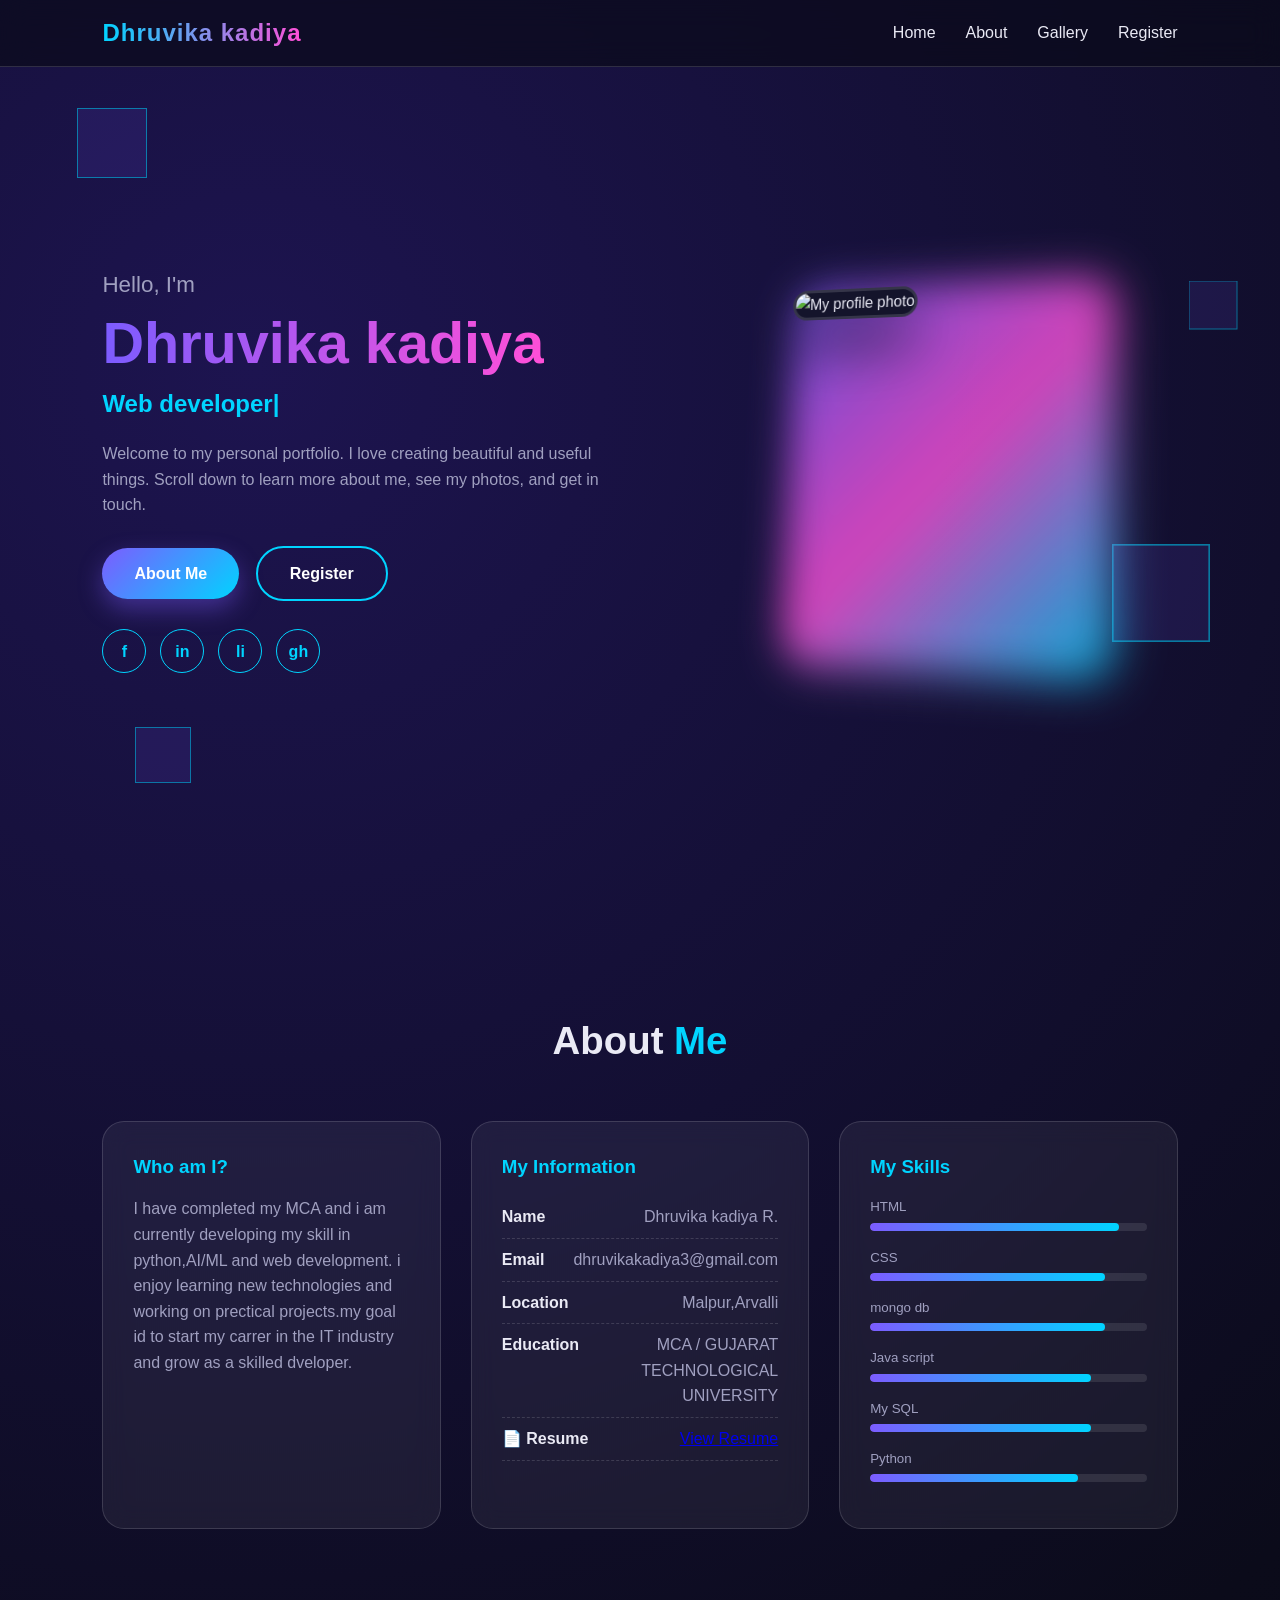
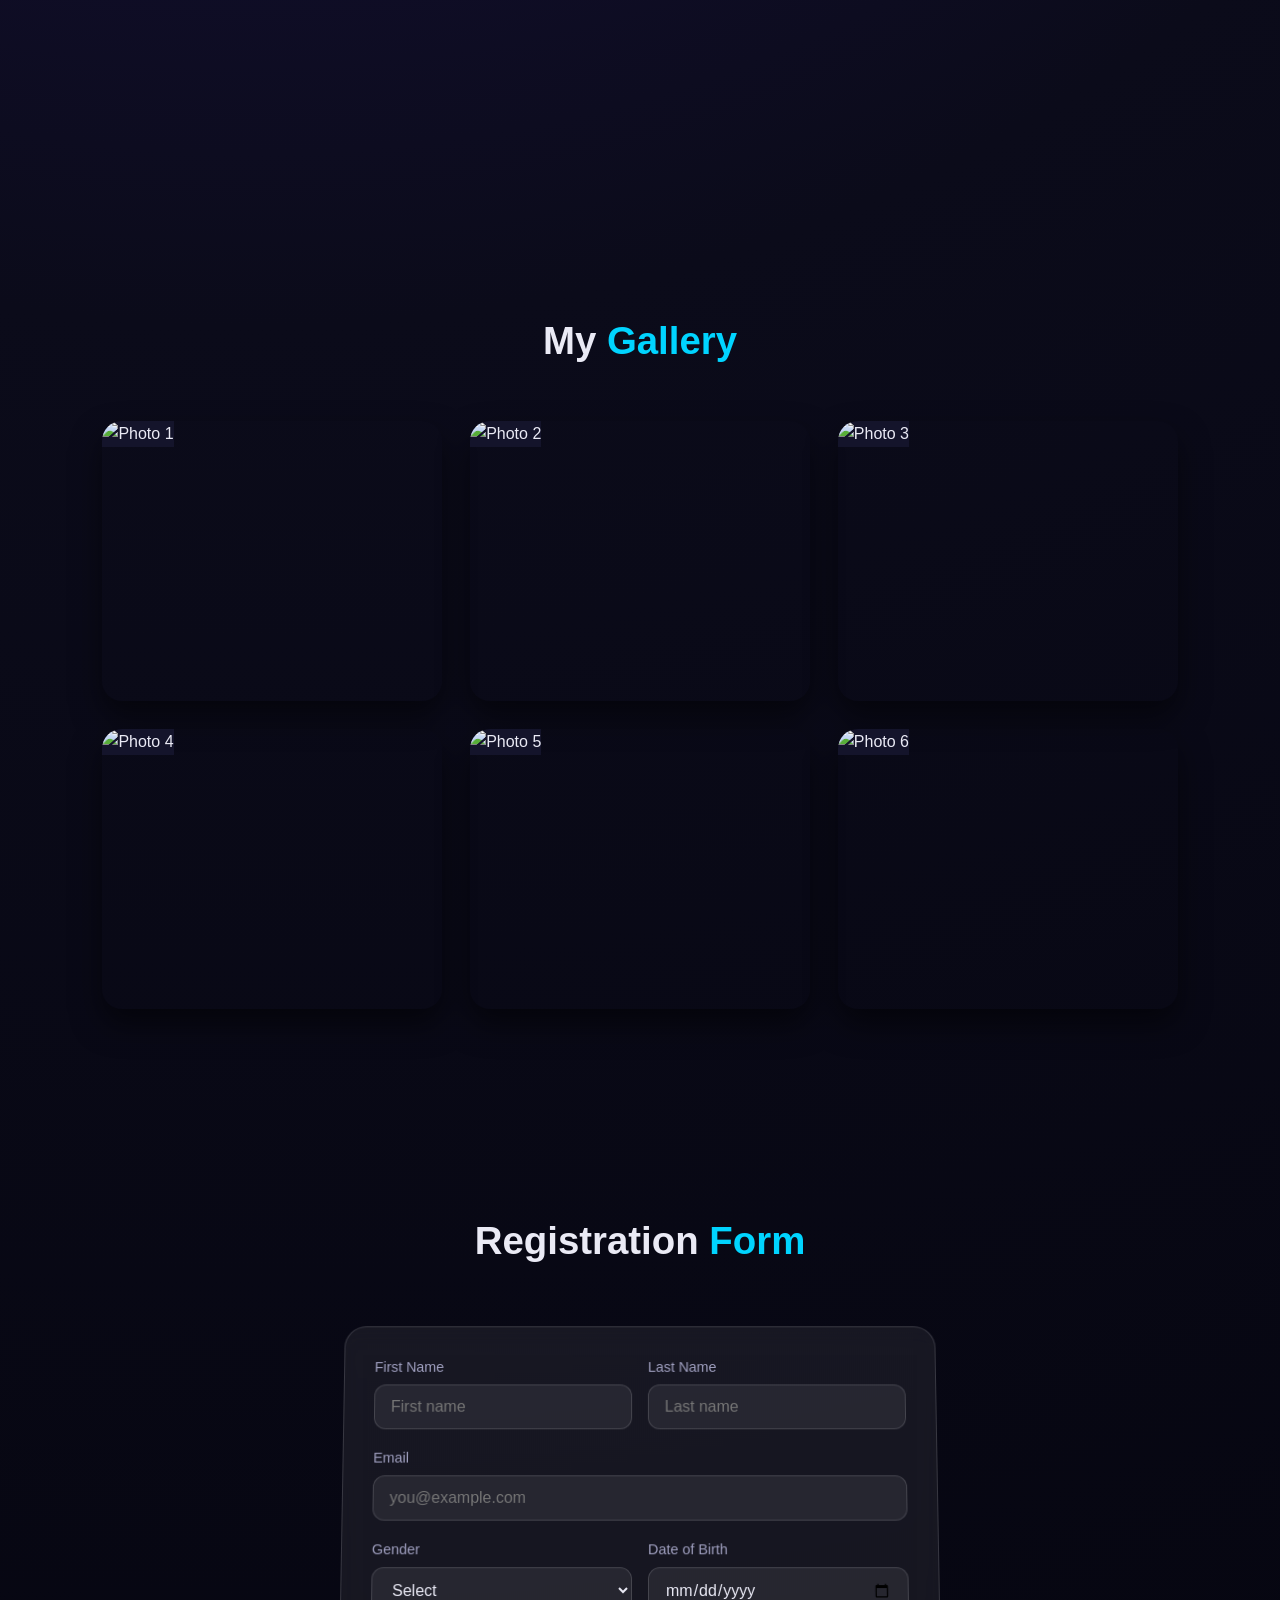
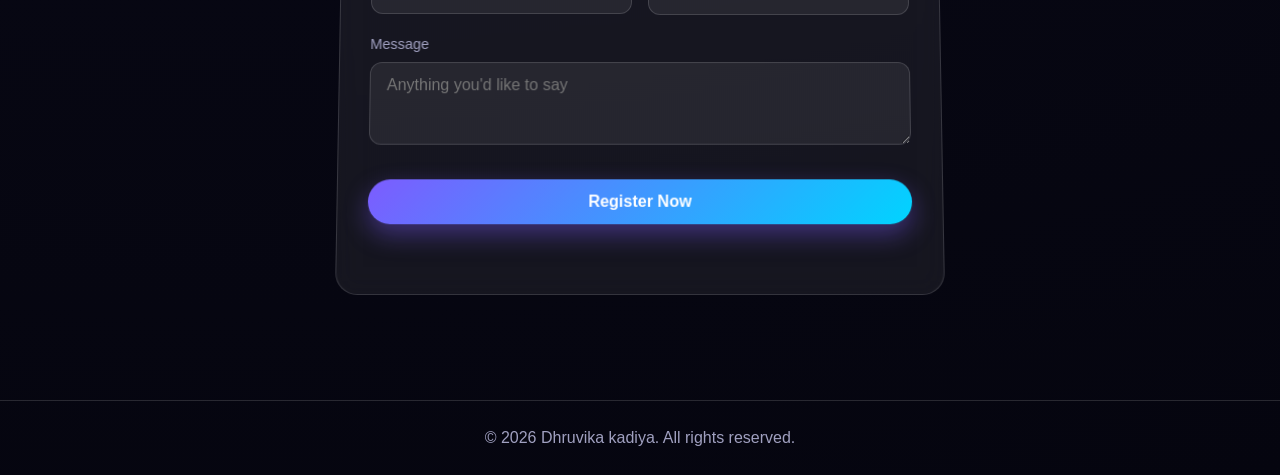
==== index.html @ 0aca05b9 "Add files via upload" ====
<!DOCTYPE html>
<html lang="en">
<head>
  <meta charset="UTF-8">
  <meta name="viewport" content="width=device-width, initial-scale=1.0">
  <title>My 3D Portfolio</title>
  <link rel="stylesheet" href="index.css">
</head>
<body>

  <!-- floating 3D cubes (background) -->
  <div class="bg-shapes">
    <div class="cube c1"><div></div><div></div><div></div><div></div><div></div><div></div></div>
    <div class="cube c2"><div></div><div></div><div></div><div></div><div></div><div></div></div>
    <div class="cube c3"><div></div><div></div><div></div><div></div><div></div><div></div></div>
    <div class="cube c4"><div></div><div></div><div></div><div></div><div></div><div></div></div>
  </div>

  <!-- navigation -->
  <nav>
    <div class="logo">Dhruvika kadiya</div>
    <ul>
      <li><a href="#home">Home</a></li>
      <li><a href="#about">About</a></li>
      <li><a href="#gallery">Gallery</a></li>
      <li><a href="#register">Register</a></li>
    </ul>
  </nav>

  <!-- HOME -->
  <section id="home">
    <div class="home-text">
      <h3>Hello, I'm</h3>
      <h1><span>Dhruvika kadiya</span></h1>
      <h2 id="typing"></h2>
      <p>Welcome to my personal portfolio. I love creating beautiful and useful things. Scroll down to learn more about me, see my photos, and get in touch.</p>
      <a href="#about" class="btn">About Me</a>
      <a href="#register" class="btn outline">Register</a>
      <div class="socials">
        <a href="#" title="Facebook">f</a>
        <a href="#" title="Instagram">in</a>
        <a href="#" title="LinkedIn">li</a>
        <a href="#" title="GitHub">gh</a>
      </div>
    </div>

    <!-- DP photo: put your photo at images/dp.jpg -->
    <div class="dp-wrap">
      <div class="dp-card">
        <img src="c:\Users\janak\Desktop\my website\portfolio\dpimg.jpeg" alt="My profile photo">
      </div>
    </div>
  </section>

  <!-- ABOUT -->
  <section id="about">
    <h2 class="title">About <span>Me</span></h2>
    <div class="about-grid">
      <div class="glass">
        <h3>Who am I?</h3>
        <p>I have completed my MCA and i am currently developing my skill in python,AI/ML and web       development.

          i enjoy learning new technologies and working on prectical projects.my goal id to start my carrer in the IT industry and grow as a skilled dveloper.</p>
      </div>

      <div class="glass">
        <h3>My Information</h3>
        <ul class="info-list">
          <li><b>Name</b><span>Dhruvika kadiya R.</span></li>
          <li><b>Email</b><span>dhruvikakadiya3@gmail.com</span></li>
          <li><b>Location</b><span>Malpur,Arvalli</span></li>
          <li><b>Education</b><span>MCA / GUJARAT TECHNOLOGICAL UNIVERSITY</span></li>
          <!-- RESUME: later replace href="#" with your resume file or link (e.g. resume.pdf) -->
          <li><b>📄 Resume</b><span><a href="c:\Users\janak\Desktop\my website\portfolio\dhruvi CV Resume.pdf" target="_blank" rel="noopener" class="resume-link">View Resume</a></span></li>
        </ul>
      </div>

      <div class="glass">
        <h3>My Skills</h3>
        <div class="skill"><small><span>HTML</span></small><div class="bar"><i style="width:90%"></i></div></div>
        <div class="skill"><small><span>CSS</span></small><div class="bar"><i style="width:85%"></i></div></div>
        <div class="skill"><small><span>mongo db</span></small><div class="bar"><i style="width:85%"></i></div></div>
        <div class="skill"><small><span>Java script</span></small><div class="bar"><i style="width:80%"></i></div></div>
         <div class="skill"><small><span>My SQL</span></small><div class="bar"><i style="width:80%"></i></div></div>
        <div class="skill"><small><span>Python</span></small><div class="bar"><i style="width:75%"></i></div></div>
      </div>
    </div>
  </section>

  <!-- GALLERY: put photos at images/g1.jpg ... g6.jpg -->
  <section id="gallery">
    <h2 class="title">My <span>Gallery</span></h2>
    <div class="gallery">
      <div class="photo"><img src="c:\Users\janak\Desktop\my website\screenshot img\Screenshot img.png" alt="Photo 1"><span>Memory One</span></div>
      <div class="photo"><img src="c:\Users\janak\Desktop\my website\screenshot img\Screenshot img3.png" alt="Photo 2"><span>Memory Two</span></div>
      <div class="photo"><img src="c:\Users\janak\Desktop\my website\screenshot img\Screenshot img5.png" alt="Photo 3"><span>Memory Three</span></div>
      <div class="photo"><img src="c:\Users\janak\Desktop\my website\screenshot img\Screenshot img6.png" alt="Photo 4"><span>Memory Four</span></div>
      <div class="photo"><img src="c:\Users\janak\Desktop\my website\screenshot img\Screenshot img7.png" alt="Photo 5"><span>Memory Five</span></div>
      <div class="photo"><img src="c:\Users\janak\Desktop\my website\screenshot img\Screenshot img8.png" alt="Photo 6"><span>Memory Six</span></div>
    </div>
  </section>

  <!-- REGISTRATION FORM -->
  <section id="register">
    <h2 class="title">Registration <span>Form</span></h2>
    <div class="form-wrap">
      <form class="glass" id="regForm">
        <div class="row">
          <div class="field"><label for="fname">First Name</label><input id="fname" type="text" placeholder="First name" required></div>
          <div class="field"><label for="lname">Last Name</label><input id="lname" type="text" placeholder="Last name" required></div>
        </div>
        <div class="field"><label for="email">Email</label><input id="email" type="email" placeholder="you@example.com" required></div>
        <div class="row">
          <div class="field">
            <label for="gender">Gender</label>
            <select id="gender" required>
              <option value="">Select</option>
              <option>Female</option>
              <option>Male</option>
              <option>Other</option>
            </select>
          </div>
          <div class="field"><label for="dob">Date of Birth</label><input id="dob" type="date" required></div>
        </div>
        <div class="row">
          
          
        </div>
        <div class="field"><label for="msg-text">Message</label><textarea id="msg-text" rows="3" placeholder="Anything you'd like to say"></textarea></div>
        <button type="submit" class="btn">Register Now</button>
        <p id="msg"></p>
      </form>
    </div>
  </section>

  <footer>&copy; 2026 Dhruvika kadiya. All rights reserved.</footer>

  <script>
    // typing effect
    const words = ["Web developer", "python", "AI/ML developer"];
    const el = document.getElementById("typing");
    let w = 0, c = 0, del = false;
    (function type() {
      const word = words[w];
      el.textContent = word.slice(0, c);
      if (!del && c === word.length) { del = true; return setTimeout(type, 1400); }
      if (del && c === 0) { del = false; w = (w + 1) % words.length; }
      c += del ? -1 : 1;
      setTimeout(type, del ? 50 : 110);
    })();

    // registration form (demo: shows a message, does not send data anywhere)
    document.getElementById("regForm").addEventListener("submit", function (e) {
      e.preventDefault();
      document.getElementById("msg").textContent =
        "Thank you, " + document.getElementById("fname").value + "! You are registered.";
      this.reset();
    });
  </script>
</body>
</html>
---- index.css ----
/* ===== 3D Portfolio – style.css ===== */
:root {
  --bg: #0b0b1a;
  --bg2: #14142b;
  --card: rgba(255, 255, 255, 0.06);
  --border: rgba(255, 255, 255, 0.14);
  --text: #eaeaf5;
  --muted: #a0a0c0;
  --accent: #7c5cff;
  --accent2: #00d4ff;
  --pink: #ff4fd8;
}

* { margin: 0; padding: 0; box-sizing: border-box; }
html { scroll-behavior: smooth; }

body {
  font-family: "Poppins", "Segoe UI", sans-serif;
  background: radial-gradient(circle at 20% 10%, #1d1450 0%, var(--bg) 45%, #05050f 100%);
  color: var(--text);
  line-height: 1.6;
  overflow-x: hidden;
}

/* ---------- floating 3D background shapes ---------- */
.bg-shapes { position: fixed; inset: 0; z-index: -1; perspective: 900px; pointer-events: none; }
.cube {
  position: absolute;
  width: 70px; height: 70px;
  transform-style: preserve-3d;
  animation: spin 18s linear infinite;
  opacity: 0.55;
}
.cube div {
  position: absolute; width: 70px; height: 70px;
  border: 1.5px solid var(--accent2);
  background: rgba(124, 92, 255, 0.12);
}
.cube div:nth-child(1) { transform: translateZ(35px); }
.cube div:nth-child(2) { transform: rotateY(180deg) translateZ(35px); }
.cube div:nth-child(3) { transform: rotateY(90deg) translateZ(35px); }
.cube div:nth-child(4) { transform: rotateY(-90deg) translateZ(35px); }
.cube div:nth-child(5) { transform: rotateX(90deg) translateZ(35px); }
.cube div:nth-child(6) { transform: rotateX(-90deg) translateZ(35px); }
.c1 { top: 12%; left: 6%; }
.c2 { top: 62%; left: 88%; animation-duration: 24s; transform: scale(1.4); }
.c3 { top: 80%; left: 10%; animation-duration: 30s; transform: scale(0.8); }
.c4 { top: 30%; left: 92%; animation-duration: 20s; transform: scale(0.7); }

@keyframes spin {
  from { transform: rotateX(0deg) rotateY(0deg); }
  to   { transform: rotateX(360deg) rotateY(360deg); }
}

/* ---------- navbar ---------- */
nav {
  position: fixed; top: 0; width: 100%; z-index: 100;
  display: flex; justify-content: space-between; align-items: center;
  padding: 14px 8%;
  background: rgba(11, 11, 26, 0.7);
  backdrop-filter: blur(14px);
  border-bottom: 1px solid var(--border);
}
.logo { font-size: 1.5rem; font-weight: 700; letter-spacing: 1px;
  background: linear-gradient(90deg, var(--accent2), var(--pink));
  -webkit-background-clip: text; background-clip: text; color: transparent; }
nav ul { display: flex; gap: 30px; list-style: none; }
nav a { color: var(--text); text-decoration: none; font-weight: 500; position: relative; padding-bottom: 4px; transition: color .3s; }
nav a::after { content: ""; position: absolute; left: 0; bottom: 0; width: 0; height: 2px; background: var(--accent2); transition: width .3s; }
nav a:hover { color: var(--accent2); }
nav a:hover::after { width: 100%; }

section { min-height: 100vh; padding: 110px 8% 70px; }
.title { text-align: center; font-size: 2.4rem; margin-bottom: 50px; }
.title span { color: var(--accent2); }

/* ---------- home ---------- */
#home { display: flex; align-items: center; justify-content: space-between; gap: 50px; flex-wrap: wrap; }
.home-text { flex: 1 1 380px; }
.home-text h3 { font-size: 1.4rem; color: var(--muted); font-weight: 500; }
.home-text h1 { font-size: 3.6rem; line-height: 1.15; margin: 8px 0; }
.home-text h1 span { background: linear-gradient(90deg, var(--accent), var(--pink)); -webkit-background-clip: text; background-clip: text; color: transparent; }
.home-text h2 { font-size: 1.5rem; color: var(--accent2); margin-bottom: 18px; min-height: 2.2rem; }
.home-text h2::after { content: "|"; animation: blink 1s infinite; }
@keyframes blink { 50% { opacity: 0; } }
.home-text p { color: var(--muted); max-width: 520px; margin-bottom: 28px; }

.btn {
  display: inline-block; padding: 13px 32px; border-radius: 50px; border: none; cursor: pointer;
  font-size: 1rem; font-weight: 600; color: #fff; text-decoration: none;
  background: linear-gradient(135deg, var(--accent), var(--accent2));
  box-shadow: 0 10px 25px rgba(124, 92, 255, 0.4);
  transition: transform .3s, box-shadow .3s;
}
.btn:hover { transform: translateY(-4px) scale(1.04); box-shadow: 0 16px 35px rgba(0, 212, 255, 0.45); }
.btn.outline { background: transparent; border: 2px solid var(--accent2); box-shadow: none; margin-left: 12px; }

/* DP photo – 3D tilt card */
.dp-wrap { flex: 1 1 320px; display: flex; justify-content: center; perspective: 1000px; }
.dp-card {
  position: relative; width: 320px; height: 380px; border-radius: 28px;
  transform-style: preserve-3d;
  transform: rotateY(-14deg) rotateX(6deg);
  transition: transform .5s ease;
  animation: floaty 5s ease-in-out infinite;
}
.dp-card:hover { transform: rotateY(0deg) rotateX(0deg) scale(1.05); }
.dp-card::before { /* glowing back layer */
  content: ""; position: absolute; inset: -14px; border-radius: 34px; z-index: -1;
  background: linear-gradient(135deg, var(--accent), var(--pink), var(--accent2));
  filter: blur(22px); opacity: .8; transform: translateZ(-40px);
}
.dp-card img {
  width: 100%; height: 100%; object-fit: cover; border-radius: 28px;
  border: 3px solid var(--border); background: var(--bg2);
  box-shadow: 0 30px 60px rgba(0, 0, 0, 0.6);
}
@keyframes floaty { 0%,100% { margin-top: 0; } 50% { margin-top: -18px; } }

.socials { margin-top: 28px; display: flex; gap: 14px; }
.socials a {
  width: 44px; height: 44px; display: grid; place-items: center; border-radius: 50%;
  border: 1.5px solid var(--accent2); color: var(--accent2); text-decoration: none; font-weight: 700;
  transition: .3s;
}
.socials a:hover { background: var(--accent2); color: var(--bg); transform: translateY(-5px) rotate(360deg); }

/* ---------- about ---------- */
.about-grid { display: grid; grid-template-columns: repeat(auto-fit, minmax(300px, 1fr)); gap: 30px; max-width: 1100px; margin: auto; perspective: 1200px; }
.glass {
  background: var(--card); border: 1px solid var(--border); border-radius: 22px;
  padding: 30px; backdrop-filter: blur(12px);
  transition: transform .5s, box-shadow .5s;
  transform-style: preserve-3d;
}
.glass:hover { transform: rotateX(6deg) rotateY(-6deg) translateY(-8px); box-shadow: 0 25px 50px rgba(124, 92, 255, 0.3); }
.glass h3 { color: var(--accent2); margin-bottom: 14px; }
.glass p { color: var(--muted); }
.info-list { list-style: none; }
.info-list li { padding: 8px 0; border-bottom: 1px dashed var(--border); display: flex; justify-content: space-between; gap: 12px; }
.info-list li b { color: var(--text); }
.info-list li span { color: var(--muted); text-align: right; }

.skill { margin-bottom: 16px; }
.skill small { display: flex; justify-content: space-between; color: var(--muted); }
.bar { height: 8px; background: rgba(255,255,255,.1); border-radius: 10px; overflow: hidden; margin-top: 5px; }
.bar i { display: block; height: 100%; border-radius: 10px; background: linear-gradient(90deg, var(--accent), var(--accent2)); }

/* ---------- gallery ---------- */
.gallery { display: grid; grid-template-columns: repeat(auto-fill, minmax(260px, 1fr)); gap: 28px; max-width: 1200px; margin: auto; perspective: 1200px; }
.photo {
  position: relative; height: 280px; border-radius: 20px; overflow: hidden;
  transform-style: preserve-3d; transition: transform .5s, box-shadow .5s;
  box-shadow: 0 15px 30px rgba(0,0,0,.5);
}
.photo:hover { transform: rotateY(12deg) rotateX(-6deg) scale(1.06); box-shadow: 0 30px 55px rgba(0, 212, 255, 0.35); z-index: 2; }
.photo img { width: 100%; height: 100%; object-fit: cover; transition: transform .6s; background: var(--bg2); }
.photo:hover img { transform: scale(1.12); }
.photo span {
  position: absolute; left: 0; right: 0; bottom: 0; padding: 18px;
  background: linear-gradient(transparent, rgba(0,0,0,.85));
  transform: translateY(100%); transition: transform .4s; font-weight: 600;
}
.photo:hover span { transform: translateY(0); }

/* ---------- registration form ---------- */
.form-wrap { max-width: 600px; margin: auto; perspective: 1200px; }
form.glass { transform: rotateX(4deg); }
form.glass:hover { transform: rotateX(0deg) translateY(-6px); }
.field { margin-bottom: 18px; }
.field label { display: block; margin-bottom: 6px; color: var(--muted); font-size: .9rem; }
.field input, .field select, .field textarea {
  width: 100%; padding: 13px 16px; border-radius: 12px; font-size: 1rem; font-family: inherit;
  background: rgba(255,255,255,.07); border: 1.5px solid var(--border); color: var(--text); outline: none;
  transition: border-color .3s, box-shadow .3s;
}
.field select option { background: var(--bg2); color: var(--text); }
.field input:focus, .field select:focus, .field textarea:focus { border-color: var(--accent2); box-shadow: 0 0 0 4px rgba(0, 212, 255, .15); }
.row { display: grid; grid-template-columns: 1fr 1fr; gap: 16px; }
form .btn { width: 100%; margin-top: 8px; }
#msg { text-align: center; margin-top: 14px; color: var(--accent2); font-weight: 600; min-height: 1.5rem; }

footer { text-align: center; padding: 24px; color: var(--muted); border-top: 1px solid var(--border); }

/* ---------- responsive ---------- */
@media (max-width: 760px) {
  nav ul { gap: 14px; font-size: .85rem; }
  .home-text h1 { font-size: 2.6rem; }
  .row { grid-template-columns: 1fr; }
  .dp-card { width: 260px; height: 320px; }
}
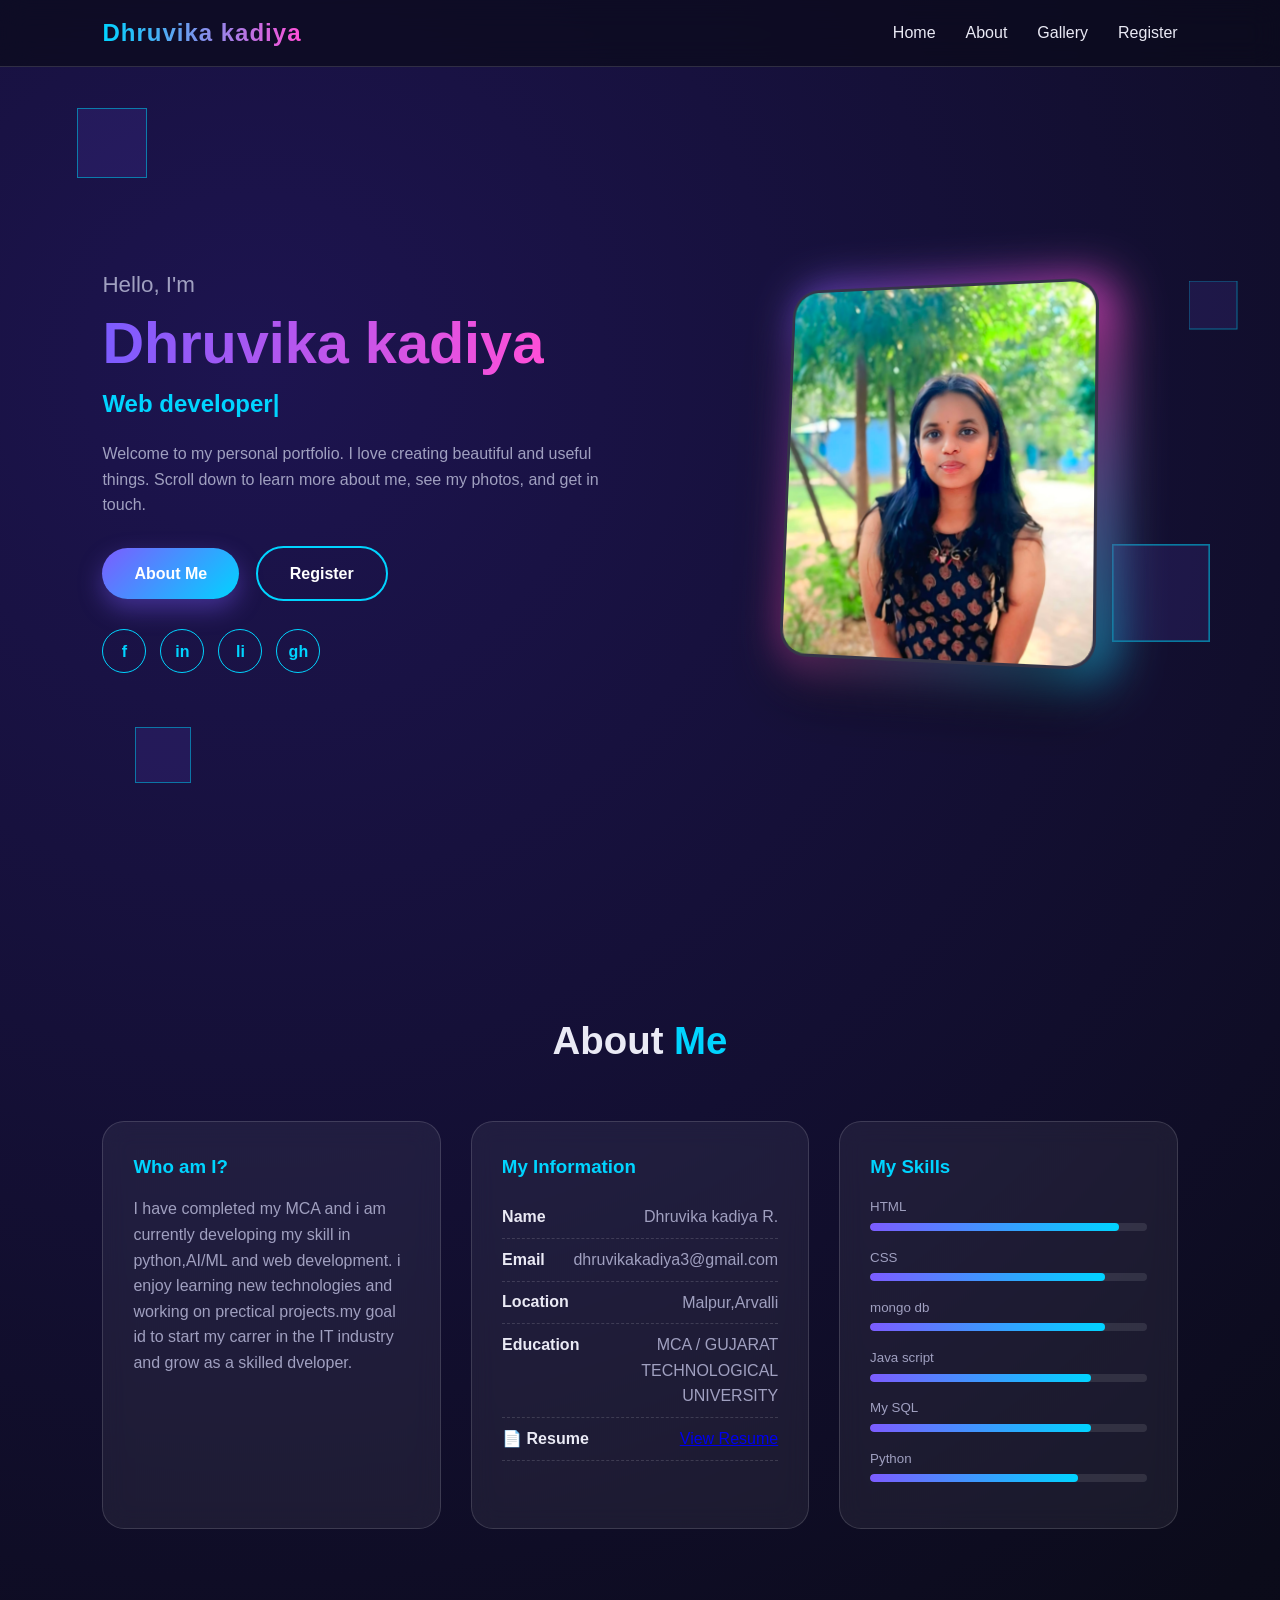
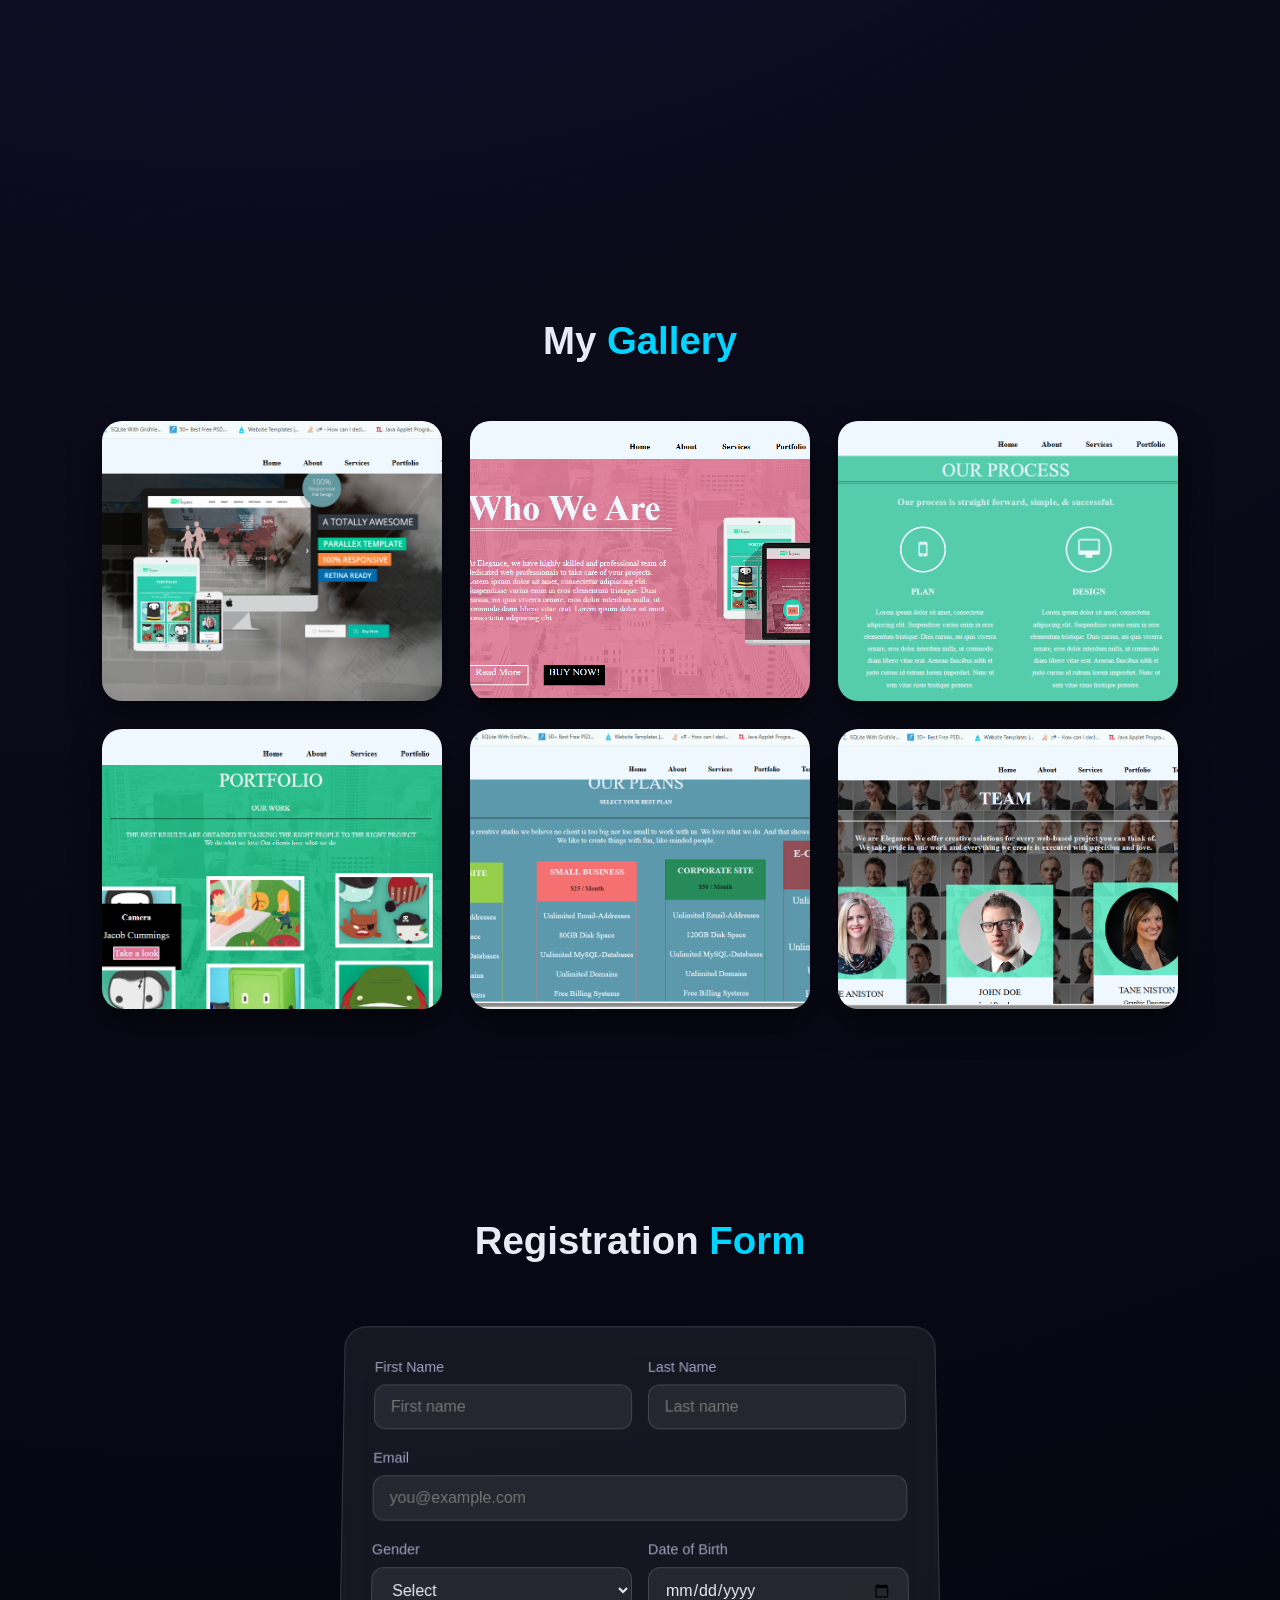
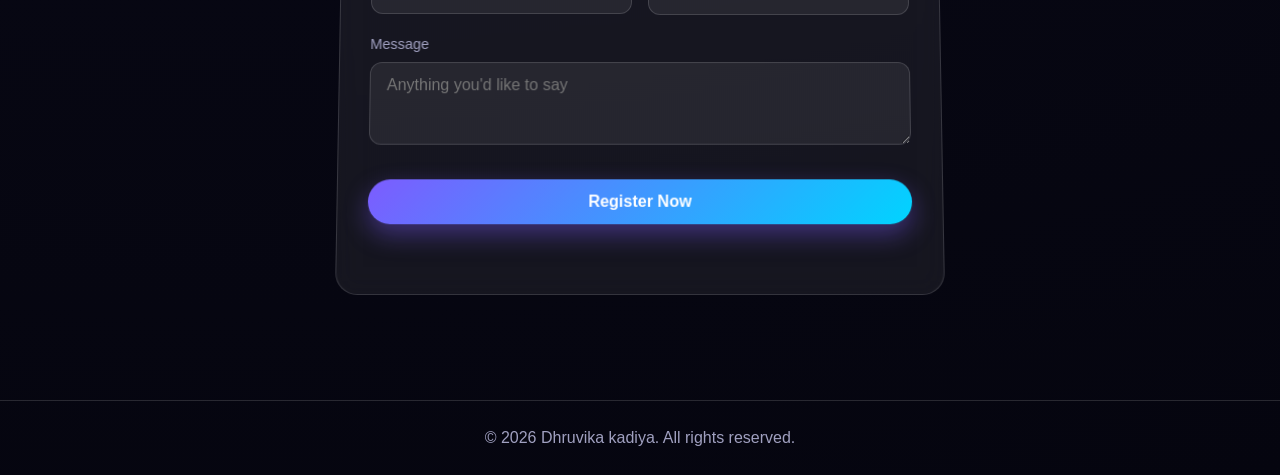
==== commit 0c8a1a97: "Update index.html" ====
--- a/index.html
+++ b/index.html
@@ -47,7 +47,7 @@
     <!-- DP photo: put your photo at images/dp.jpg -->
     <div class="dp-wrap">
       <div class="dp-card">
-        <img src="c:\Users\janak\Desktop\my website\portfolio\dpimg.jpeg" alt="My profile photo">
+        <img src="dpimg.jpeg" alt="My profile photo">
       </div>
     </div>
   </section>
@@ -91,12 +91,12 @@
   <section id="gallery">
     <h2 class="title">My <span>Gallery</span></h2>
     <div class="gallery">
-      <div class="photo"><img src="c:\Users\janak\Desktop\my website\screenshot img\Screenshot img.png" alt="Photo 1"><span>Memory One</span></div>
-      <div class="photo"><img src="c:\Users\janak\Desktop\my website\screenshot img\Screenshot img3.png" alt="Photo 2"><span>Memory Two</span></div>
-      <div class="photo"><img src="c:\Users\janak\Desktop\my website\screenshot img\Screenshot img5.png" alt="Photo 3"><span>Memory Three</span></div>
-      <div class="photo"><img src="c:\Users\janak\Desktop\my website\screenshot img\Screenshot img6.png" alt="Photo 4"><span>Memory Four</span></div>
-      <div class="photo"><img src="c:\Users\janak\Desktop\my website\screenshot img\Screenshot img7.png" alt="Photo 5"><span>Memory Five</span></div>
-      <div class="photo"><img src="c:\Users\janak\Desktop\my website\screenshot img\Screenshot img8.png" alt="Photo 6"><span>Memory Six</span></div>
+      <div class="photo"><img src="Screenshot img.png" alt="Photo 1"><span>Memory One</span></div>
+      <div class="photo"><img src="Screenshot img3.png" alt="Photo 2"><span>Memory Two</span></div>
+      <div class="photo"><img src="Screenshot img5.png" alt="Photo 3"><span>Memory Three</span></div>
+      <div class="photo"><img src="Screenshot img6.png" alt="Photo 4"><span>Memory Four</span></div>
+      <div class="photo"><img src="Screenshot img7.png" alt="Photo 5"><span>Memory Five</span></div>
+      <div class="photo"><img src="Screenshot img8.png" alt="Photo 6"><span>Memory Six</span></div>
     </div>
   </section>
 
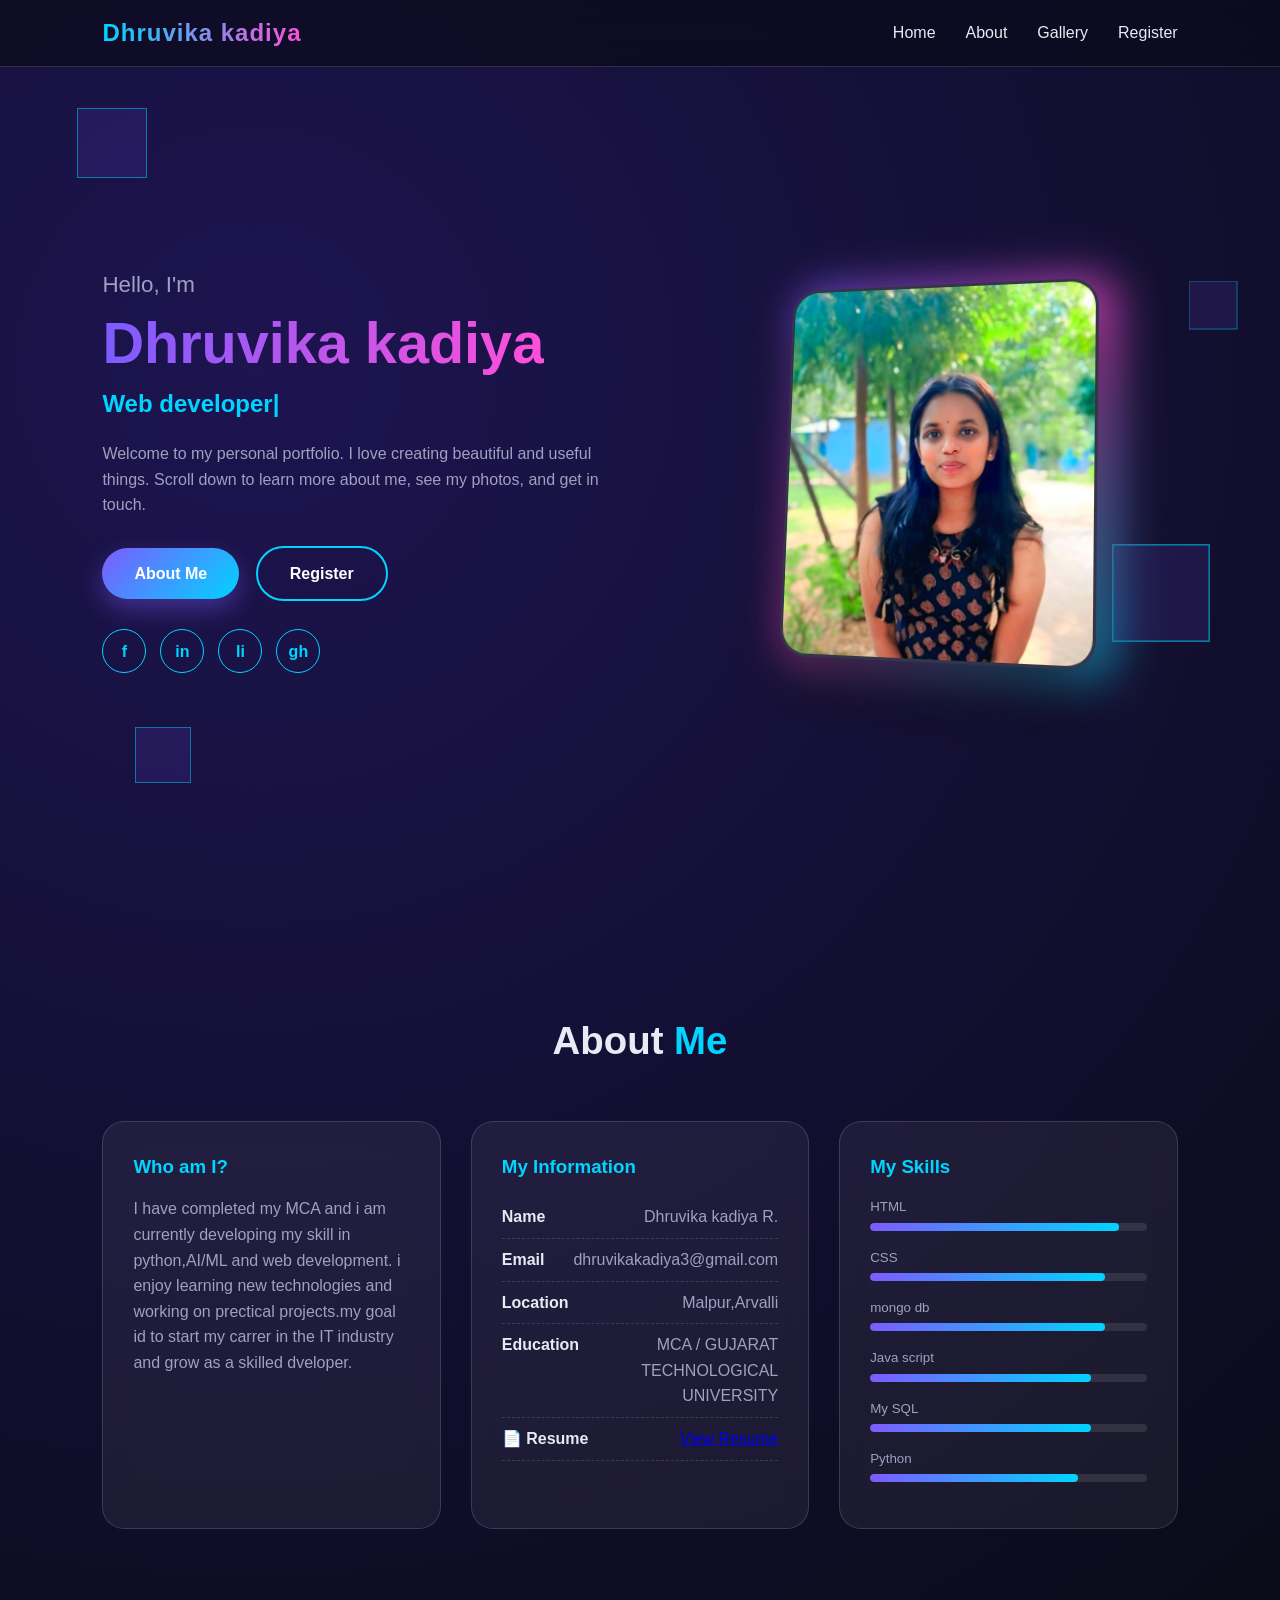
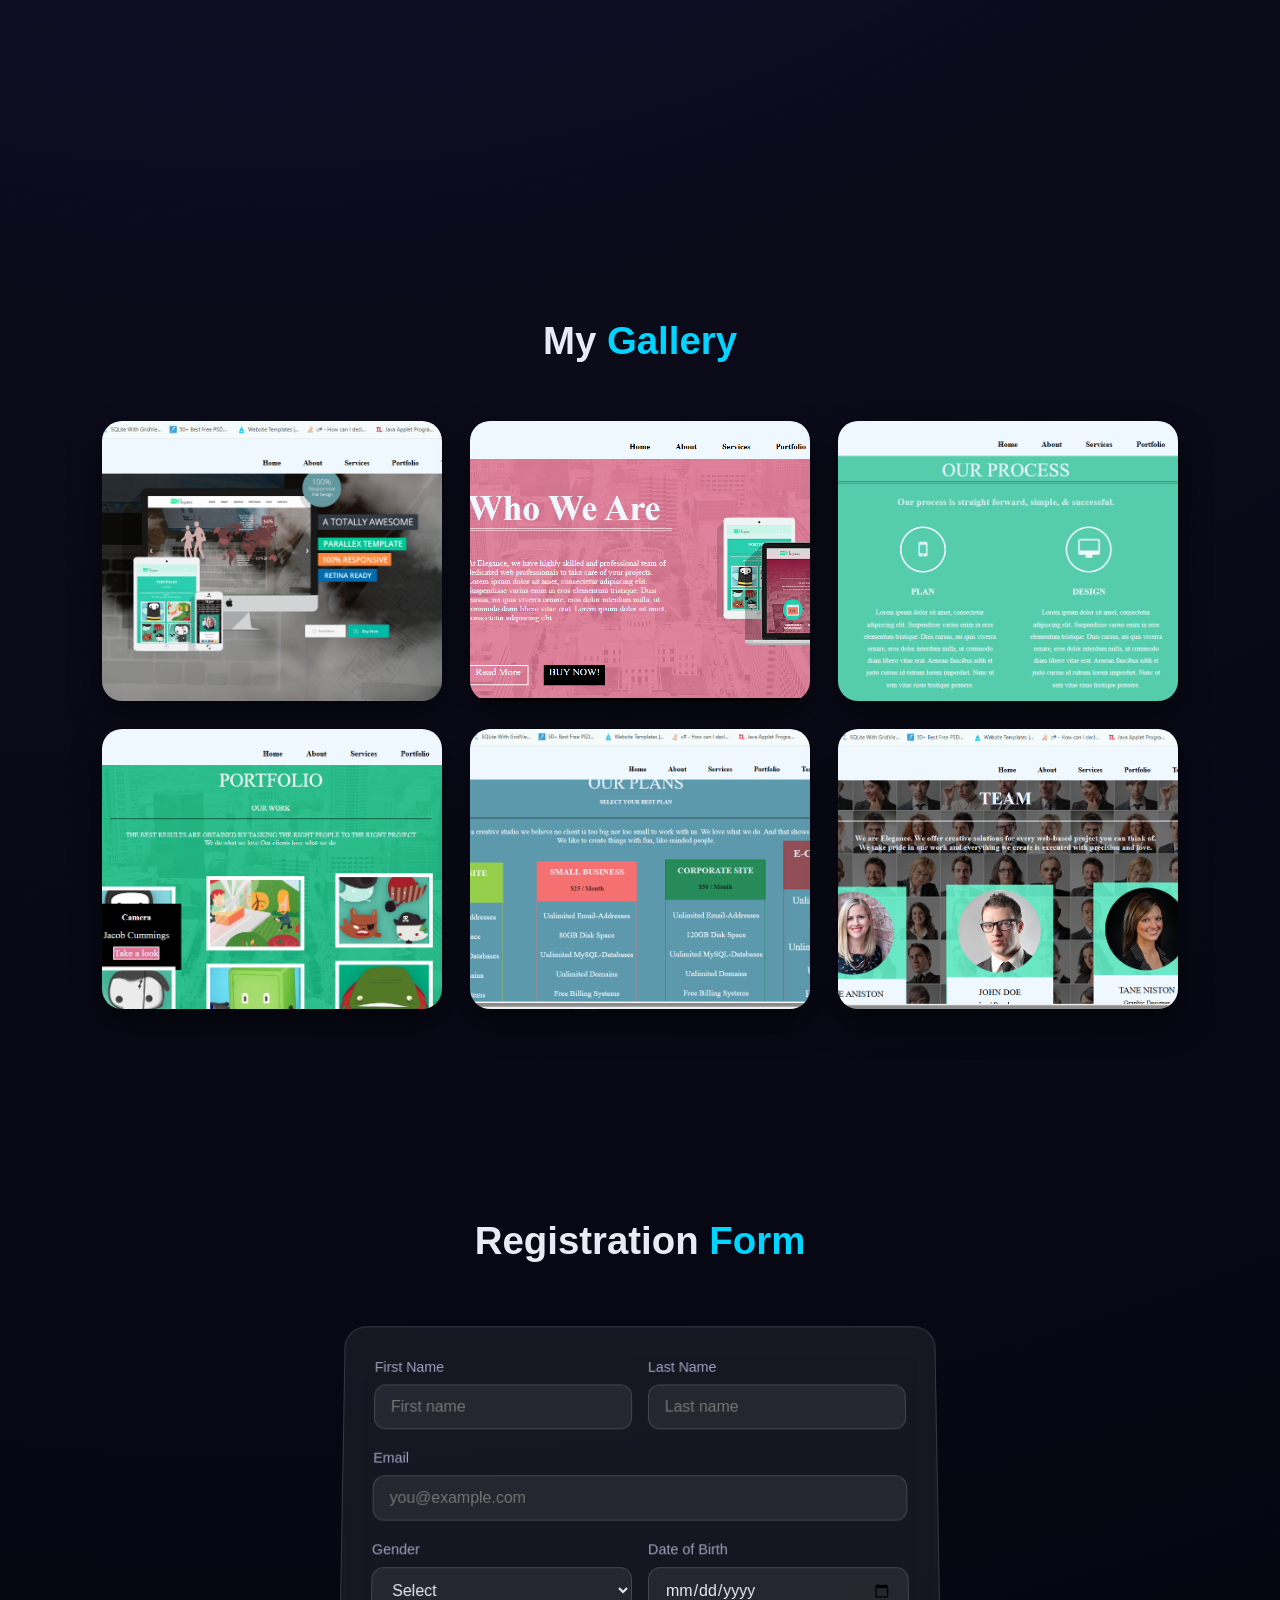
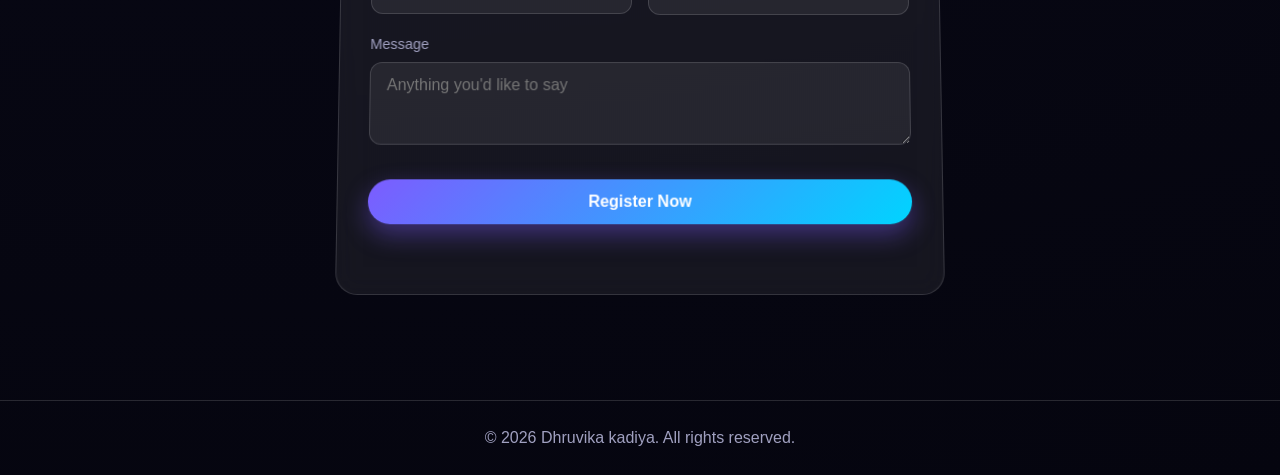
==== commit 8b724c9c: "Update index.html" ====
--- a/index.html
+++ b/index.html
@@ -71,7 +71,7 @@
           <li><b>Location</b><span>Malpur,Arvalli</span></li>
           <li><b>Education</b><span>MCA / GUJARAT TECHNOLOGICAL UNIVERSITY</span></li>
           <!-- RESUME: later replace href="#" with your resume file or link (e.g. resume.pdf) -->
-          <li><b>📄 Resume</b><span><a href="c:\Users\janak\Desktop\my website\portfolio\dhruvi CV Resume.pdf" target="_blank" rel="noopener" class="resume-link">View Resume</a></span></li>
+          <li><b>📄 Resume</b><span><a href="dhruvi CV Resume.pdf" target="_blank" rel="noopener" class="resume-link">View Resume</a></span></li>
         </ul>
       </div>
 
